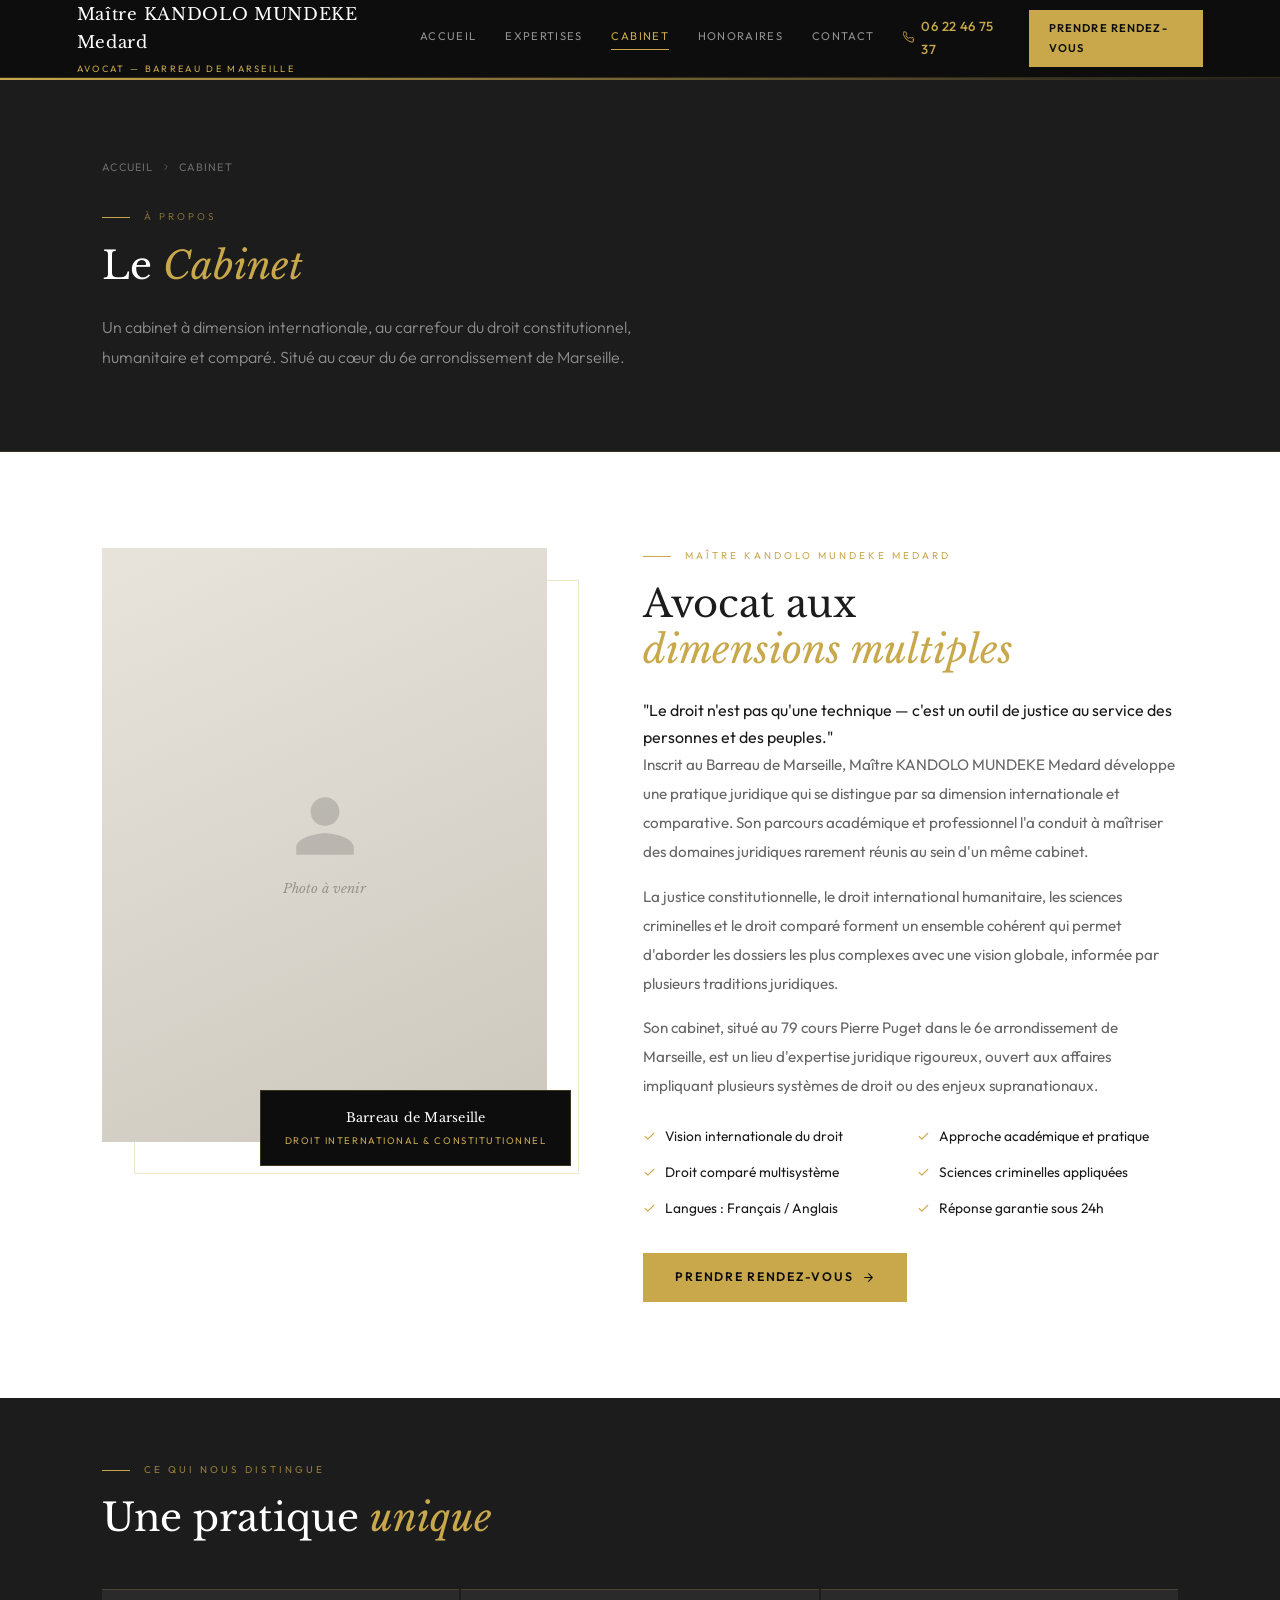
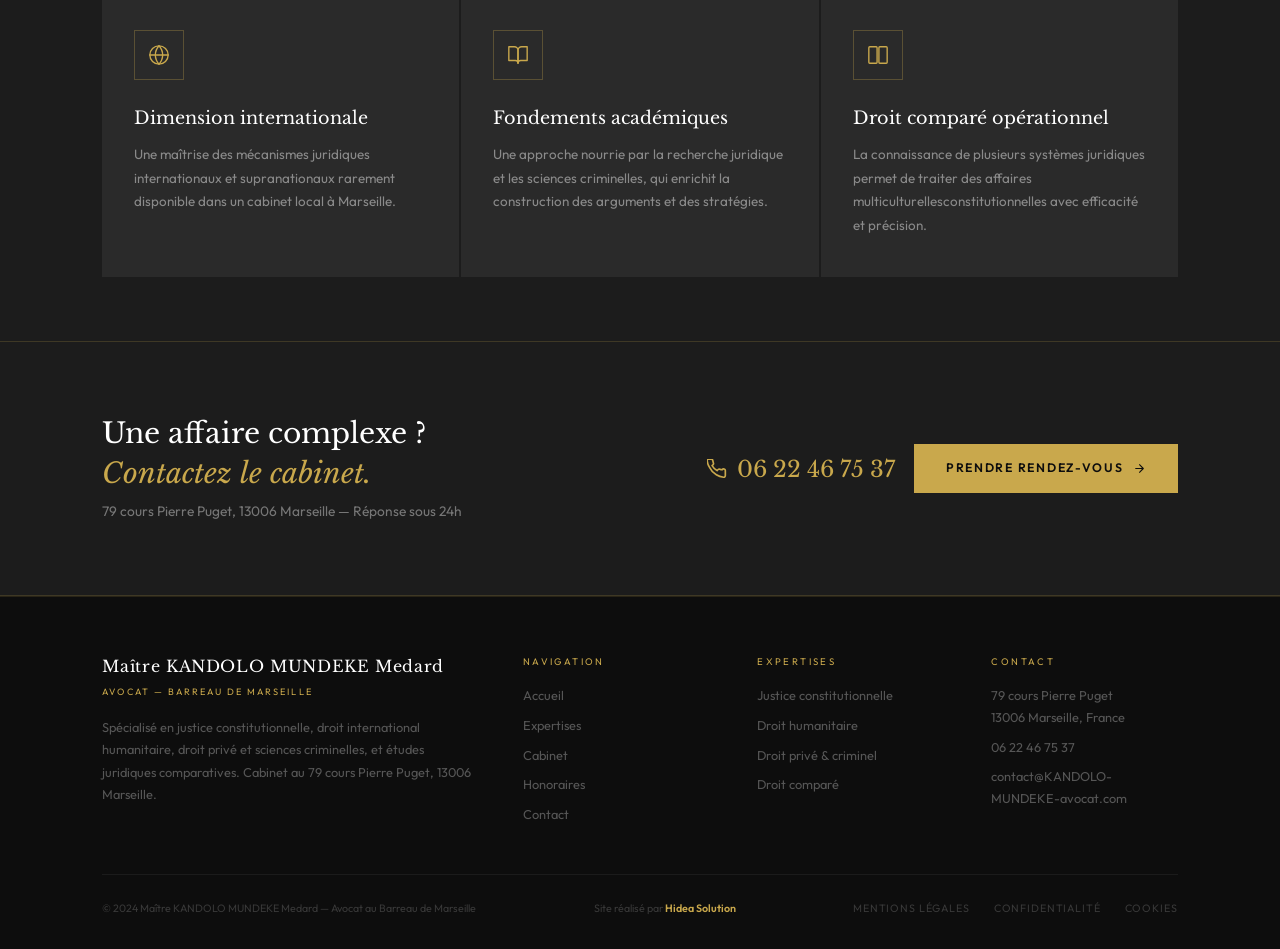
==== cabinet.html @ 0f45e89f "Add files via upload" ====
<!DOCTYPE html>
<html lang="fr">
<head>
<meta charset="UTF-8"><meta name="viewport" content="width=device-width, initial-scale=1.0">
<title>Le Cabinet — Maître KANDOLO MUNDEKE Medard, Avocat Marseille</title>
<meta name="description" content="Découvrez le cabinet de Maître KANDOLO MUNDEKE Medard, avocat au Barreau de Marseille spécialisé en droit constitutionnel et international.">
<link rel="stylesheet" href="style.css">
<style>
.cab-grid { display: grid; grid-template-columns: 1fr 1.2fr; gap: 6rem; align-items: start; }
.cab-frame { position: relative; }
.cab-img { width: 100%; aspect-ratio: 3/4; background: linear-gradient(155deg,#e8e4dc,#ccc8be); display: flex; align-items: center; justify-content: center; flex-direction: column; gap: 1rem; }
.cab-img svg { opacity: .2; }
.cab-img-note { font-style: italic; color: rgba(0,0,0,.3); font-size: .82rem; font-family: var(--fd); text-align: center; padding: 0 2rem; }
.cab-filet { position: absolute; top: 2rem; left: 2rem; right: -2rem; bottom: -2rem; border: 1px solid rgba(201,168,76,.3); z-index: -1; }
.cab-badge { position: absolute; bottom: -1.5rem; right: -1.5rem; background: var(--noir); border: 1px solid rgba(201,168,76,.25); padding: 1rem 1.5rem; text-align: center; }
.cb-t { font-family: var(--fd); font-size: .8rem; color: var(--blanc); display: block; letter-spacing: .02em; }
.cb-s { font-size: .6rem; color: var(--or); text-transform: uppercase; letter-spacing: .16em; margin-top: 4px; display: block; }
.cab-right blockquote { font-family: var(--fd); font-style: italic; font-size: 1.25rem; color: var(--anthracite); border-left: 2px solid var(--or); padding-left: 1.5rem; margin: 2rem 0; line-height: 1.65; font-weight: 400; }
.cab-p { color: var(--doux); line-height: 1.9; margin-bottom: 1rem; font-size: .95rem; }
.cab-vals { display: grid; grid-template-columns: 1fr 1fr; gap: .8rem; margin-top: 1.5rem; }
.cv { display: flex; align-items: flex-start; gap: 9px; }
.cv svg { width: 13px; height: 13px; stroke: var(--or); stroke-width: 2; fill: none; stroke-linecap: round; stroke-linejoin: round; flex-shrink: 0; margin-top: 5px; }
.cv span { font-size: .86rem; color: var(--texte); }
.distinction { background: var(--anthracite); padding: 4rem 8%; }
.dist-grid { display: grid; grid-template-columns: repeat(3,1fr); gap: 2px; margin-top: 3rem; }
.dc2 { background: var(--gris-dk); padding: 2.5rem 2rem; border-top: 1px solid rgba(201,168,76,.2); transition: border-color .25s; }
.dc2:hover { border-top-color: var(--or); }
.dc2 h3 { font-family: var(--fd); font-size: 1.1rem; color: var(--blanc); margin: 1rem 0 .6rem; font-weight: 400; }
.dc2 p { font-size: .84rem; color: rgba(255,255,255,.45); line-height: 1.75; }
@media(max-width:1040px){ .cab-grid{grid-template-columns:1fr;gap:3rem;} .cab-filet{display:none;} .cab-badge{position:static;display:inline-block;margin-top:1rem;} .dist-grid{grid-template-columns:1fr 1fr;} .cab-vals{grid-template-columns:1fr;} }
@media(max-width:640px){ .dist-grid{grid-template-columns:1fr;} }
</style>
</head><body><header>
  <a href="index.html" class="logo"><span class="logo-t">Maître KANDOLO MUNDEKE Medard</span><span class="logo-s">Avocat — Barreau de Marseille</span></a>
  <button class="burger" id="burger-btn" aria-label="Ouvrir le menu" aria-expanded="false"><span></span><span></span><span></span></button>
  <nav id="nav"><a href="index.html" >Accueil</a>
    <a href="expertises.html" >Expertises</a>
    <a href="cabinet.html" class='active'>Cabinet</a>
    <a href="honoraires.html" >Honoraires</a>
    <a href="contact.html" >Contact</a>
    <a href="tel:+33622467537" class="nav-tel"><svg viewBox="0 0 24 24" fill="none" stroke-width="2" stroke-linecap="round" stroke-linejoin="round"><path d="M22 16.92v3a2 2 0 01-2.18 2 19.79 19.79 0 01-8.63-3.07A19.5 19.5 0 013.07 10a19.79 19.79 0 01-3.07-8.67A2 2 0 012 .18h3a2 2 0 012 1.72 12.84 12.84 0 00.7 2.81 2 2 0 01-.45 2.11L6.09 7.91a16 16 0 006 6l1.27-1.27a2 2 0 012.11-.45 12.84 12.84 0 002.81.7A2 2 0 0122 14v2.92z"/></svg>06 22 46 75 37</a>
    <a href="contact.html" class="nav-cta">Prendre rendez-vous</a>
  </nav>
</header><div class="page-hero"><div class="breadcrumb"><a href="index.html">Accueil</a><svg viewBox="0 0 24 24" fill="none" stroke-width="2" stroke-linecap="round" stroke-linejoin="round"><polyline points="9 18 15 12 9 6"/></svg><span>Cabinet</span></div><p class="s-lbl">À propos</p><h1 class="s-t">Le <em>Cabinet</em></h1><p>Un cabinet à dimension internationale, au carrefour du droit constitutionnel, humanitaire et comparé. Situé au cœur du 6e arrondissement de Marseille.</p></div>
<section>
  <div class="cab-grid">
    <div class="cab-frame">
      <div class="cab-img">
        <svg width="72" height="72" viewBox="0 0 24 24" fill="var(--gris-md)"><path d="M12 12c2.7 0 4.8-2.1 4.8-4.8S14.7 2.4 12 2.4 7.2 4.5 7.2 7.2 9.3 12 12 12zm0 2.4c-3.2 0-9.6 1.6-9.6 4.8v2.4h19.2v-2.4c0-3.2-6.4-4.8-9.6-4.8z"/></svg>
        <p class="cab-img-note">Photo à venir</p>
      </div>
      <div class="cab-filet"></div>
      <div class="cab-badge"><span class="cb-t">Barreau de Marseille</span><span class="cb-s">Droit international & constitutionnel</span></div>
    </div>
    <div class="reveal">
      <p class="s-lbl">Maître KANDOLO MUNDEKE Medard</p>
      <h2 class="s-t">Avocat aux<br><em>dimensions multiples</em></h2>
      <blockquote>"Le droit n'est pas qu'une technique — c'est un outil de justice au service des personnes et des peuples."</blockquote>
      <p class="cab-p">Inscrit au Barreau de Marseille, Maître KANDOLO MUNDEKE Medard développe une pratique juridique qui se distingue par sa dimension internationale et comparative. Son parcours académique et professionnel l'a conduit à maîtriser des domaines juridiques rarement réunis au sein d'un même cabinet.</p>
      <p class="cab-p">La justice constitutionnelle, le droit international humanitaire, les sciences criminelles et le droit comparé forment un ensemble cohérent qui permet d'aborder les dossiers les plus complexes avec une vision globale, informée par plusieurs traditions juridiques.</p>
      <p class="cab-p">Son cabinet, situé au 79 cours Pierre Puget dans le 6e arrondissement de Marseille, est un lieu d'expertise juridique rigoureux, ouvert aux affaires impliquant plusieurs systèmes de droit ou des enjeux supranationaux.</p>
      <div class="cab-vals">
        <div class="cv"><svg viewBox="0 0 24 24"><polyline points="20 6 9 17 4 12"/></svg><span>Vision internationale du droit</span></div>
        <div class="cv"><svg viewBox="0 0 24 24"><polyline points="20 6 9 17 4 12"/></svg><span>Approche académique et pratique</span></div>
        <div class="cv"><svg viewBox="0 0 24 24"><polyline points="20 6 9 17 4 12"/></svg><span>Droit comparé multisystème</span></div>
        <div class="cv"><svg viewBox="0 0 24 24"><polyline points="20 6 9 17 4 12"/></svg><span>Sciences criminelles appliquées</span></div>
        <div class="cv"><svg viewBox="0 0 24 24"><polyline points="20 6 9 17 4 12"/></svg><span>Langues : Français / Anglais</span></div>
        <div class="cv"><svg viewBox="0 0 24 24"><polyline points="20 6 9 17 4 12"/></svg><span>Réponse garantie sous 24h</span></div>
      </div>
      <a href="contact.html" class="btn-or" style="margin-top:2rem">Prendre rendez-vous <svg viewBox="0 0 24 24" fill="none" stroke-width="2" stroke-linecap="round" stroke-linejoin="round"><path d="M5 12h14M12 5l7 7-7 7"/></svg></a>
    </div>
  </div>
</section>
<div class="distinction">
  <p class="s-lbl" style="color:rgba(201,168,76,.7)">Ce qui nous distingue</p>
  <h2 class="s-t s-t-blanc">Une pratique <em>unique</em></h2>
  <div class="dist-grid">
    <div class="dc2 reveal"><div class="ic-box"><svg viewBox="0 0 24 24"><circle cx="12" cy="12" r="10"/><line x1="2" y1="12" x2="22" y2="12"/><path d="M12 2a15.3 15.3 0 014 10 15.3 15.3 0 01-4 10 15.3 15.3 0 01-4-10 15.3 15.3 0 014-10z"/></svg></div><h3>Dimension internationale</h3><p>Une maîtrise des mécanismes juridiques internationaux et supranationaux rarement disponible dans un cabinet local à Marseille.</p></div>
    <div class="dc2 reveal"><div class="ic-box"><svg viewBox="0 0 24 24"><path d="M2 3h6a4 4 0 014 4v14a3 3 0 00-3-3H2z"/><path d="M22 3h-6a4 4 0 00-4 4v14a3 3 0 013-3h7z"/></svg></div><h3>Fondements académiques</h3><p>Une approche nourrie par la recherche juridique et les sciences criminelles, qui enrichit la construction des arguments et des stratégies.</p></div>
    <div class="dc2 reveal"><div class="ic-box"><svg viewBox="0 0 24 24"><rect x="2" y="3" width="9" height="18" rx="1"/><rect x="13" y="3" width="9" height="18" rx="1"/></svg></div><h3>Droit comparé opérationnel</h3><p>La connaissance de plusieurs systèmes juridiques permet de traiter des affaires multiculturellesconstitutionnelles avec efficacité et précision.</p></div>
  </div>
</div>
<div class="cta-band"><div><p class="cta-band-t">Une affaire complexe ?<br><em>Contactez le cabinet.</em></p><p class="cta-band-sub">79 cours Pierre Puget, 13006 Marseille — Réponse sous 24h</p></div><div class="cta-band-a"><a href="tel:+33622467537" class="tel-big"><svg viewBox="0 0 24 24" fill="none" stroke-width="2" stroke-linecap="round" stroke-linejoin="round"><path d="M22 16.92v3a2 2 0 01-2.18 2 19.79 19.79 0 01-8.63-3.07A19.5 19.5 0 013.07 10a19.79 19.79 0 01-3.07-8.67A2 2 0 012 .18h3a2 2 0 012 1.72 12.84 12.84 0 00.7 2.81 2 2 0 01-.45 2.11L6.09 7.91a16 16 0 006 6l1.27-1.27a2 2 0 012.11-.45 12.84 12.84 0 002.81.7A2 2 0 0122 14v2.92z"/></svg>06 22 46 75 37</a><a href="contact.html" class="btn-or">Prendre rendez-vous <svg viewBox="0 0 24 24" fill="none" stroke-width="2" stroke-linecap="round" stroke-linejoin="round"><path d="M5 12h14M12 5l7 7-7 7"/></svg></a></div></div>
<footer>
  <div class="footer-top">
    <div class="footer-brand"><span class="logo-t">Maître KANDOLO MUNDEKE Medard</span><span class="logo-s">Avocat — Barreau de Marseille</span><p>Spécialisé en justice constitutionnelle, droit international humanitaire, droit privé et sciences criminelles, et études juridiques comparatives. Cabinet au 79 cours Pierre Puget, 13006 Marseille.</p></div>
    <div class="footer-col"><h4>Navigation</h4><a href="index.html">Accueil</a><a href="expertises.html">Expertises</a><a href="cabinet.html">Cabinet</a><a href="honoraires.html">Honoraires</a><a href="contact.html">Contact</a></div>
    <div class="footer-col"><h4>Expertises</h4><a href="expertises.html#constitutionnel">Justice constitutionnelle</a><a href="expertises.html#humanitaire">Droit humanitaire</a><a href="expertises.html#prive">Droit privé & criminel</a><a href="expertises.html#compare">Droit comparé</a></div>
    <div class="footer-col"><h4>Contact</h4><p>79 cours Pierre Puget<br>13006 Marseille, France</p><a href="tel:+33622467537">06 22 46 75 37</a><a href="mailto:contact@KANDOLO-MUNDEKE-avocat.com">contact@KANDOLO-MUNDEKE-avocat.com</a></div>
  </div>
  <div class="footer-bottom">
    <div class="footer-copy">© 2024 Maître KANDOLO MUNDEKE Medard — Avocat au Barreau de Marseille</div>
    <div class="footer-powered">Site réalisé par <a href="https://www.hidea-solution.fr" target="_blank" rel="noopener">Hidea Solution</a></div>
    <div class="footer-legal"><a href="#">Mentions légales</a><a href="#">Confidentialité</a><a href="#">Cookies</a></div>
  </div>
</footer><script src="main.js"></script>
</body></html>
---- style.css ----
@import url('https://fonts.googleapis.com/css2?family=Libre+Baskerville:ital,wght@0,400;0,700;1,400&family=Outfit:wght@300;400;500;600&display=swap');

:root {
  --noir:        #0D0D0D;
  --anthracite:  #1C1C1C;
  --gris-dk:     #2A2A2A;
  --gris-md:     #3D3D3D;
  --gris-clair:  #8A8A8A;
  --or:          #C9A84C;
  --or-light:    #E2C47A;
  --or-pale:     rgba(201,168,76,.1);
  --blanc:       #FFFFFF;
  --creme:       #F7F4EE;
  --texte:       #1A1A1A;
  --doux:        #666666;
  --bordure:     #E8E4DC;
  --fd: 'Libre Baskerville', Georgia, serif;
  --fb: 'Outfit', system-ui, sans-serif;
}

*, *::before, *::after { box-sizing: border-box; margin: 0; padding: 0; }
html { scroll-behavior: smooth; }
body { font-family: var(--fb); color: var(--texte); background: var(--blanc); font-size: 16px; line-height: 1.7; overflow-x: hidden; }
img { display: block; max-width: 100%; }

/* HEADER */
header {
  position: sticky; top: 0; z-index: 200;
  background: var(--noir);
  display: flex; align-items: center; justify-content: space-between;
  padding: 0 6%; height: 78px;
  border-bottom: 1px solid rgba(201,168,76,.2);
}
.logo { text-decoration: none; display: flex; flex-direction: column; gap: 3px; }
.logo-t { font-family: var(--fd); font-size: 1.05rem; color: var(--blanc); letter-spacing: .04em; }
.logo-s { font-size: .58rem; color: var(--or); letter-spacing: .25em; text-transform: uppercase; font-weight: 400; }

nav { display: flex; align-items: center; gap: 1.8rem; }
nav a { font-size: .7rem; letter-spacing: .12em; text-transform: uppercase; color: rgba(255,255,255,.55); text-decoration: none; padding-bottom: 2px; border-bottom: 1px solid transparent; transition: color .2s, border-color .2s; font-weight: 400; }
nav a:hover, nav a.active { color: var(--or); border-bottom-color: var(--or); }
.nav-tel { display: flex !important; align-items: center; gap: 7px; color: var(--or) !important; font-weight: 500 !important; font-size: .82rem !important; letter-spacing: .03em !important; text-transform: none !important; border: none !important; }
.nav-tel svg { width: 13px; height: 13px; stroke: var(--or); fill: none; stroke-width: 2; stroke-linecap: round; stroke-linejoin: round; }
.nav-cta { background: var(--or) !important; color: var(--noir) !important; padding: 9px 20px; font-weight: 600 !important; border-bottom: none !important; transition: background .2s !important; letter-spacing: .1em !important; }
.nav-cta:hover { background: var(--or-light) !important; color: var(--noir) !important; }

/* HERO */
.hero { position: relative; min-height: calc(100vh - 78px); display: flex; align-items: center; overflow: hidden; }
.hero-bg { position: absolute; inset: 0; z-index: 0; background-size: cover; background-position: center 40%; }
.hero-overlay { position: absolute; inset: 0; z-index: 1; background: linear-gradient(105deg, rgba(13,13,13,.95) 45%, rgba(13,13,13,.7) 70%, rgba(13,13,13,.35) 100%); }
.hero-inner { position: relative; z-index: 2; padding: 6rem 8%; max-width: 780px; }

.hero-ligne { display: flex; align-items: center; gap: 1rem; margin-bottom: 2rem; }
.hero-ligne-bar { width: 40px; height: 1px; background: var(--or); }
.hero-ligne-txt { font-size: .65rem; letter-spacing: .28em; text-transform: uppercase; color: var(--or); font-weight: 400; }

.hero h1 { font-family: var(--fd); font-size: clamp(2.4rem,4.5vw,4.2rem); color: var(--blanc); line-height: 1.18; margin-bottom: 1.5rem; font-weight: 400; }
.hero h1 em { font-style: italic; color: var(--or); }
.hero-sub { font-size: 1rem; color: rgba(255,255,255,.55); max-width: 520px; margin-bottom: 3rem; font-weight: 300; line-height: 1.9; }

.hero-specs { display: flex; flex-wrap: wrap; gap: .6rem; margin-bottom: 3rem; }
.spec-tag { border: 1px solid rgba(201,168,76,.3); color: rgba(255,255,255,.5); font-size: .62rem; letter-spacing: .12em; text-transform: uppercase; padding: 5px 12px; font-weight: 400; }

.hero-btns { display: flex; gap: 1rem; flex-wrap: wrap; }

/* BUTTONS */
.btn-or { background: var(--or); color: var(--noir); padding: 14px 32px; font-family: var(--fb); font-size: .77rem; font-weight: 600; letter-spacing: .14em; text-transform: uppercase; border: none; cursor: pointer; text-decoration: none; display: inline-flex; align-items: center; gap: 9px; transition: background .2s, transform .2s; }
.btn-or:hover { background: var(--or-light); transform: translateY(-1px); }
.btn-or svg { width: 13px; height: 13px; stroke: currentColor; fill: none; stroke-linecap: round; stroke-linejoin: round; stroke-width: 2; }

.btn-ghost-or { background: transparent; color: var(--or); padding: 13px 30px; font-family: var(--fb); font-size: .77rem; font-weight: 500; letter-spacing: .14em; text-transform: uppercase; border: 1px solid rgba(201,168,76,.5); text-decoration: none; display: inline-flex; align-items: center; gap: 9px; transition: all .2s; }
.btn-ghost-or:hover { background: var(--or); color: var(--noir); }
.btn-ghost-or svg { width: 13px; height: 13px; stroke: currentColor; fill: none; stroke-linecap: round; stroke-linejoin: round; stroke-width: 2; }

.btn-noir { background: var(--anthracite); color: var(--blanc); padding: 14px 32px; font-family: var(--fb); font-size: .77rem; font-weight: 500; letter-spacing: .14em; text-transform: uppercase; text-decoration: none; display: inline-flex; align-items: center; gap: 9px; transition: background .2s, transform .2s; border: none; cursor: pointer; }
.btn-noir:hover { background: var(--gris-dk); transform: translateY(-1px); }
.btn-noir svg { width: 13px; height: 13px; stroke: currentColor; fill: none; stroke-linecap: round; stroke-linejoin: round; stroke-width: 2; }

/* SECTIONS */
section { padding: 6rem 8%; }
.s-lbl { font-size: .62rem; letter-spacing: .3em; text-transform: uppercase; color: var(--or); margin-bottom: 1rem; display: flex; align-items: center; gap: 14px; font-weight: 400; }
.s-lbl::before { content: ''; display: block; width: 28px; height: 1px; background: var(--or); }
.s-t { font-family: var(--fd); font-size: clamp(1.8rem,3vw,2.8rem); line-height: 1.2; color: var(--anthracite); margin-bottom: 1.5rem; font-weight: 400; }
.s-t em { font-style: italic; color: var(--or); }
.s-t-blanc { color: var(--blanc); }

.ic-box { width: 50px; height: 50px; border: 1px solid rgba(201,168,76,.3); display: flex; align-items: center; justify-content: center; margin-bottom: 1.5rem; transition: all .25s; }
.ic-box svg { width: 22px; height: 22px; stroke: var(--or); stroke-width: 1.5; fill: none; stroke-linecap: round; stroke-linejoin: round; }

/* CTA BAND */
.cta-band { background: var(--anthracite); padding: 4.5rem 8%; display: flex; align-items: center; justify-content: space-between; gap: 2rem; flex-wrap: wrap; border-top: 1px solid rgba(201,168,76,.2); border-bottom: 1px solid rgba(201,168,76,.2); }
.cta-band-t { font-family: var(--fd); font-size: clamp(1.5rem,2.2vw,2rem); color: var(--blanc); line-height: 1.4; font-weight: 400; }
.cta-band-t em { font-style: italic; color: var(--or); }
.cta-band-sub { font-size: .86rem; color: rgba(255,255,255,.4); margin-top: .4rem; }
.cta-band-a { display: flex; gap: 1.2rem; align-items: center; flex-wrap: wrap; }
.tel-big { font-family: var(--fd); font-size: 1.4rem; color: var(--or); text-decoration: none; font-weight: 400; display: flex; align-items: center; gap: 10px; }
.tel-big svg { width: 20px; height: 20px; stroke: var(--or); fill: none; stroke-linecap: round; stroke-linejoin: round; stroke-width: 2; }
.tel-big:hover { color: var(--or-light); }

/* PAGE HERO */
.page-hero { background: var(--anthracite); padding: 5rem 8%; position: relative; overflow: hidden; }
.page-hero::before { content: ''; position: absolute; top: 0; left: 0; right: 0; height: 2px; background: linear-gradient(90deg, var(--or), transparent); }
.page-hero::after { content: ''; position: absolute; bottom: 0; left: 0; right: 0; height: 1px; background: rgba(201,168,76,.15); }
.page-hero .s-lbl { color: rgba(201,168,76,.7); }
.page-hero .s-t { color: var(--blanc); }
.page-hero p { color: rgba(255,255,255,.5); max-width: 600px; margin-top: 1rem; line-height: 1.85; font-weight: 300; }

.breadcrumb { display: flex; align-items: center; gap: 8px; font-size: .68rem; color: rgba(255,255,255,.35); margin-bottom: 2rem; text-transform: uppercase; letter-spacing: .1em; }
.breadcrumb a { color: rgba(255,255,255,.35); text-decoration: none; transition: color .2s; }
.breadcrumb a:hover { color: var(--or); }
.breadcrumb svg { width: 10px; height: 10px; stroke: rgba(255,255,255,.3); fill: none; stroke-linecap: round; stroke-linejoin: round; stroke-width: 2; }

.reveal { opacity: 0; transform: translateY(20px); transition: opacity .5s ease, transform .5s ease; }
.reveal.visible { opacity: 1; transform: translateY(0); }

/* FOOTER */
footer { background: var(--noir); padding: 3.5rem 8% 2rem; border-top: 1px solid rgba(201,168,76,.15); }
.footer-top { display: grid; grid-template-columns: 2fr 1fr 1fr 1fr; gap: 3rem; padding-bottom: 2.5rem; border-bottom: 1px solid rgba(255,255,255,.06); }
.footer-brand .logo-t { font-family: var(--fd); font-size: 1rem; color: var(--blanc); }
.footer-brand .logo-s { font-size: .58rem; color: var(--or); letter-spacing: .22em; text-transform: uppercase; margin-top: 4px; display: block; }
.footer-brand p { font-size: .8rem; color: rgba(255,255,255,.3); margin-top: 1rem; line-height: 1.75; }
.footer-col h4 { font-size: .6rem; text-transform: uppercase; letter-spacing: .25em; color: var(--or); margin-bottom: 1rem; font-weight: 400; }
.footer-col a, .footer-col p { display: block; font-size: .8rem; color: rgba(255,255,255,.3); text-decoration: none; margin-bottom: .5rem; transition: color .2s; }
.footer-col a:hover { color: var(--or); }
.footer-bottom { display: flex; align-items: center; justify-content: space-between; padding-top: 1.5rem; flex-wrap: wrap; gap: 1rem; }
.footer-copy { font-size: .67rem; color: rgba(255,255,255,.18); }
.footer-powered { font-size: .67rem; color: rgba(255,255,255,.18); }
.footer-powered a { color: var(--or); text-decoration: none; font-weight: 600; transition: color .2s; }
.footer-powered a:hover { color: var(--or-light); }
.footer-legal { display: flex; gap: 1.5rem; flex-wrap: wrap; }
.footer-legal a { font-size: .67rem; color: rgba(255,255,255,.18); text-decoration: none; text-transform: uppercase; letter-spacing: .08em; transition: color .2s; }
.footer-legal a:hover { color: var(--or); }

/* BURGER */
.burger { display: none; flex-direction: column; gap: 5px; cursor: pointer; padding: 8px; background: none; border: none; outline: none; z-index: 201; position: relative; }
.burger span { width: 24px; height: 1px; background: rgba(255,255,255,.7); display: block; transition: all .3s; }

@media (max-width: 1040px) {
  .burger { display: flex; }
  nav { display: none; position: absolute; top: 78px; left: 0; right: 0; background: var(--noir); flex-direction: column; padding: 1.5rem 6%; gap: 1.2rem; border-top: 1px solid rgba(201,168,76,.15); z-index: 9999; box-shadow: 0 8px 32px rgba(0,0,0,.5); }
  nav.open { display: flex; }
  .footer-top { grid-template-columns: 1fr 1fr; gap: 2rem; }
  section { padding: 4rem 5%; }
  .page-hero { padding: 4rem 5%; }
  .cta-band { flex-direction: column; align-items: flex-start; padding: 3rem 5%; }
  header { padding: 0 5%; }
}
@media (max-width: 640px) {
  .footer-top { grid-template-columns: 1fr; }
  .footer-bottom { flex-direction: column; align-items: flex-start; }
}
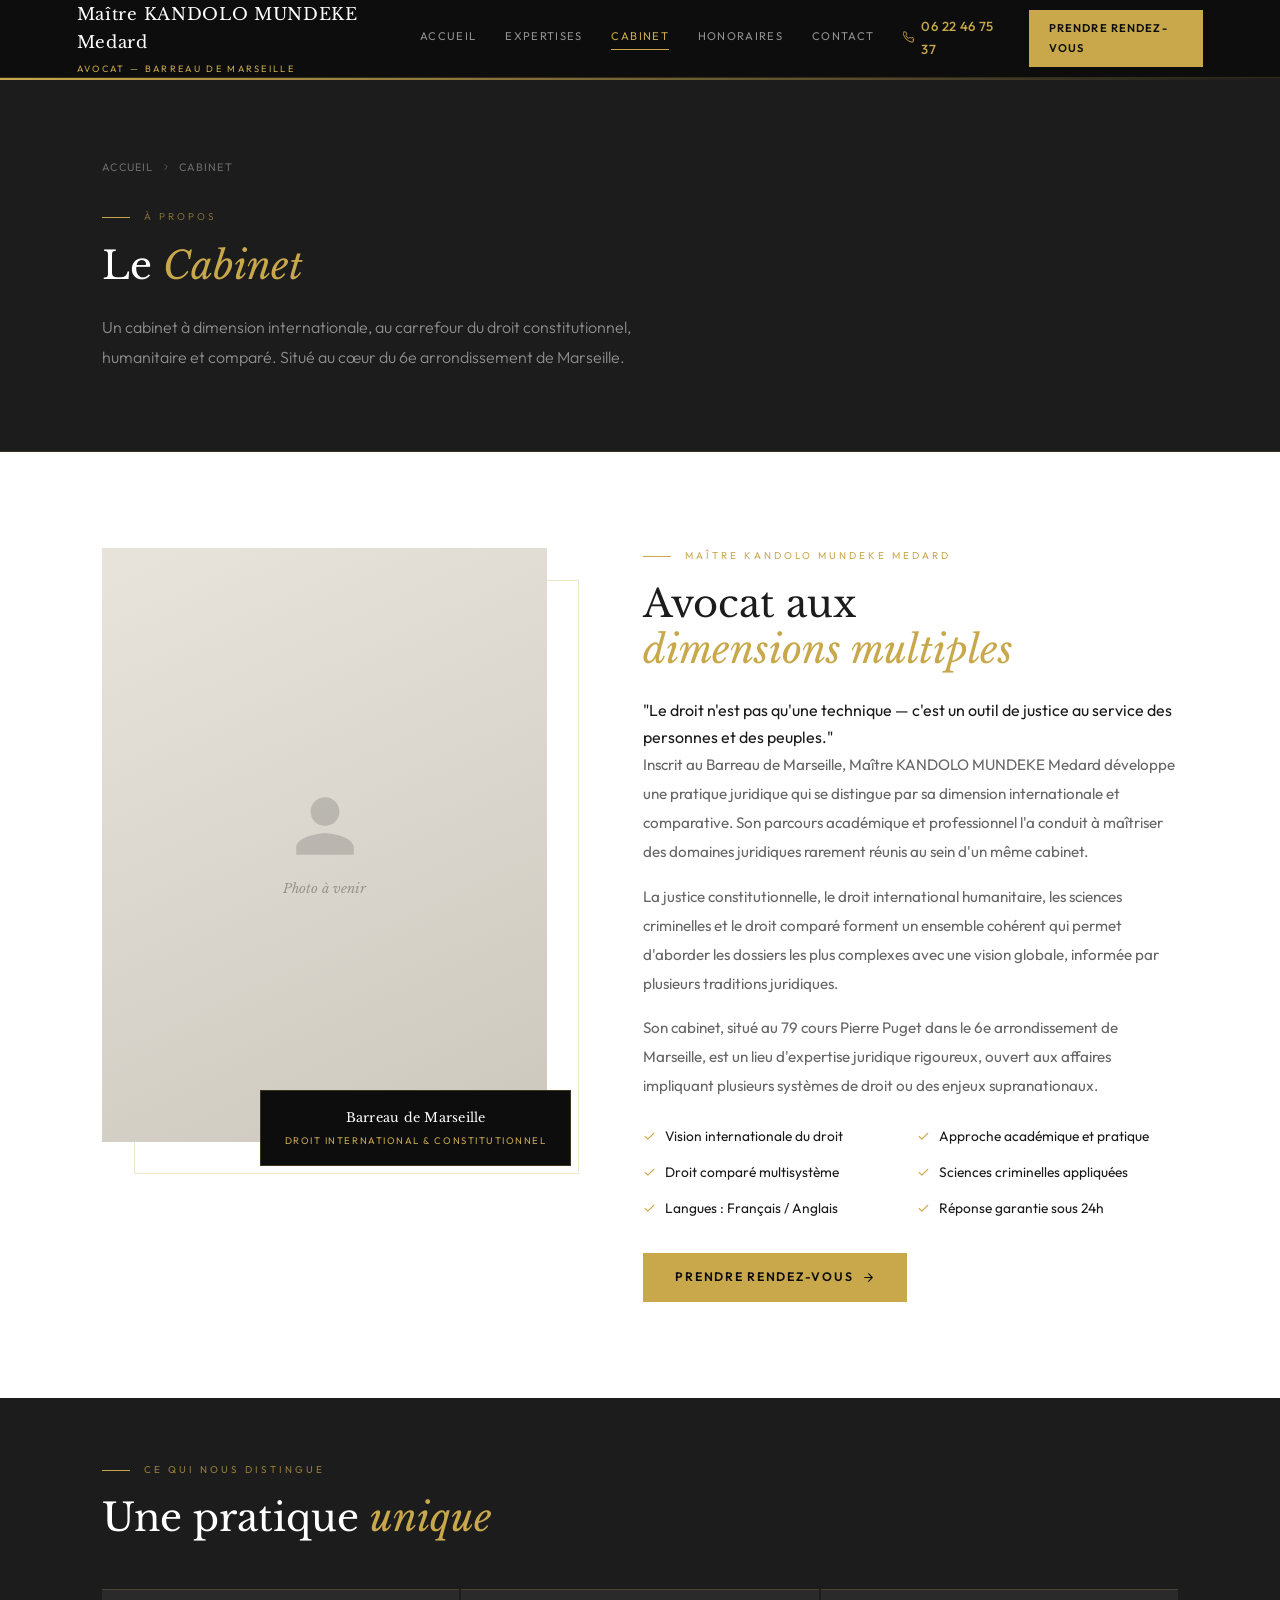
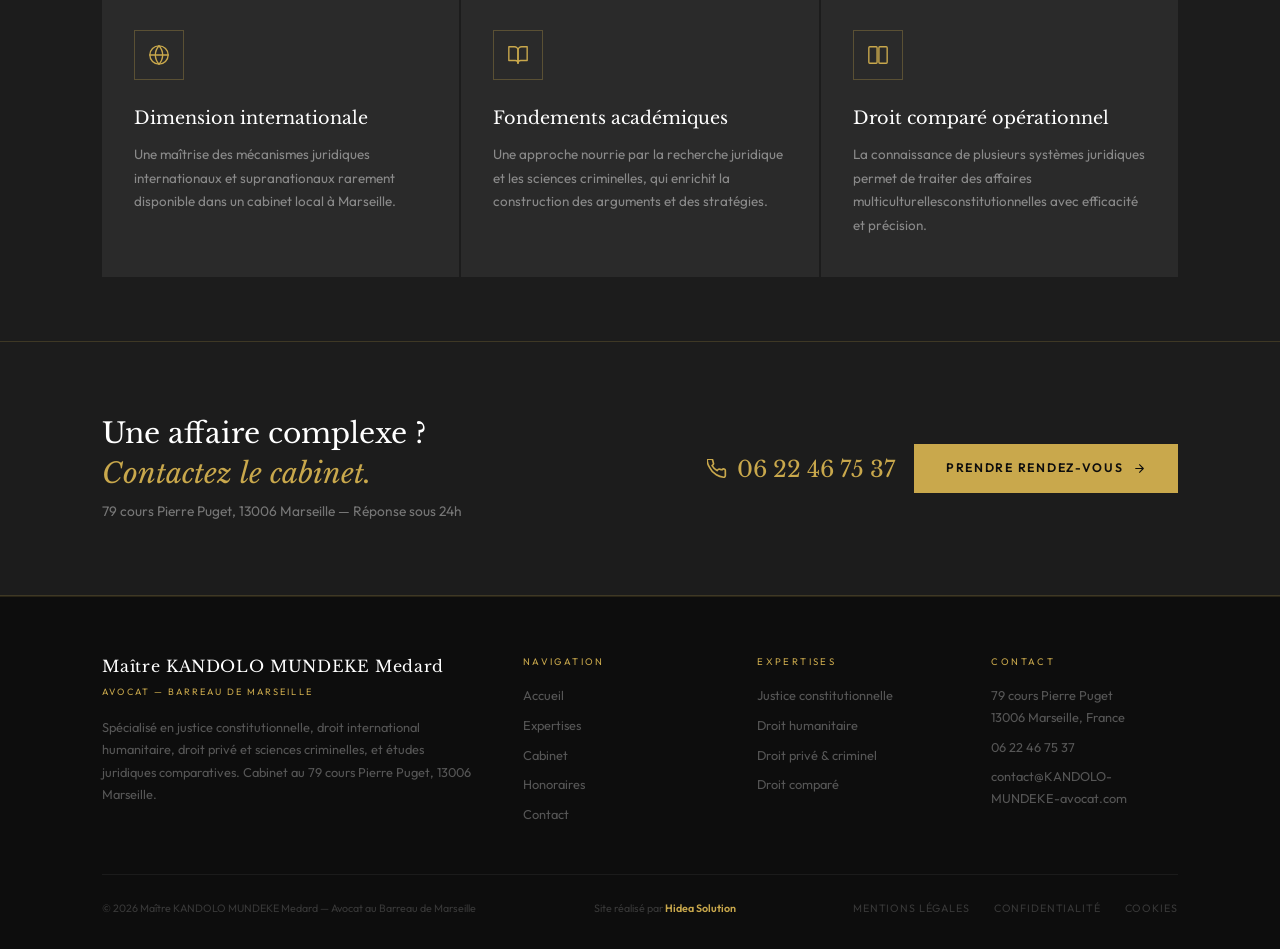
==== commit 4a071bd8: "Update cabinet.html" ====
--- a/cabinet.html
+++ b/cabinet.html
@@ -89,9 +89,9 @@
     <div class="footer-col"><h4>Contact</h4><p>79 cours Pierre Puget<br>13006 Marseille, France</p><a href="tel:+33622467537">06 22 46 75 37</a><a href="mailto:contact@KANDOLO-MUNDEKE-avocat.com">contact@KANDOLO-MUNDEKE-avocat.com</a></div>
   </div>
   <div class="footer-bottom">
-    <div class="footer-copy">© 2024 Maître KANDOLO MUNDEKE Medard — Avocat au Barreau de Marseille</div>
+    <div class="footer-copy">© 2026 Maître KANDOLO MUNDEKE Medard — Avocat au Barreau de Marseille</div>
     <div class="footer-powered">Site réalisé par <a href="https://www.hidea-solution.fr" target="_blank" rel="noopener">Hidea Solution</a></div>
     <div class="footer-legal"><a href="#">Mentions légales</a><a href="#">Confidentialité</a><a href="#">Cookies</a></div>
   </div>
 </footer><script src="main.js"></script>
-</body></html>+</body></html>
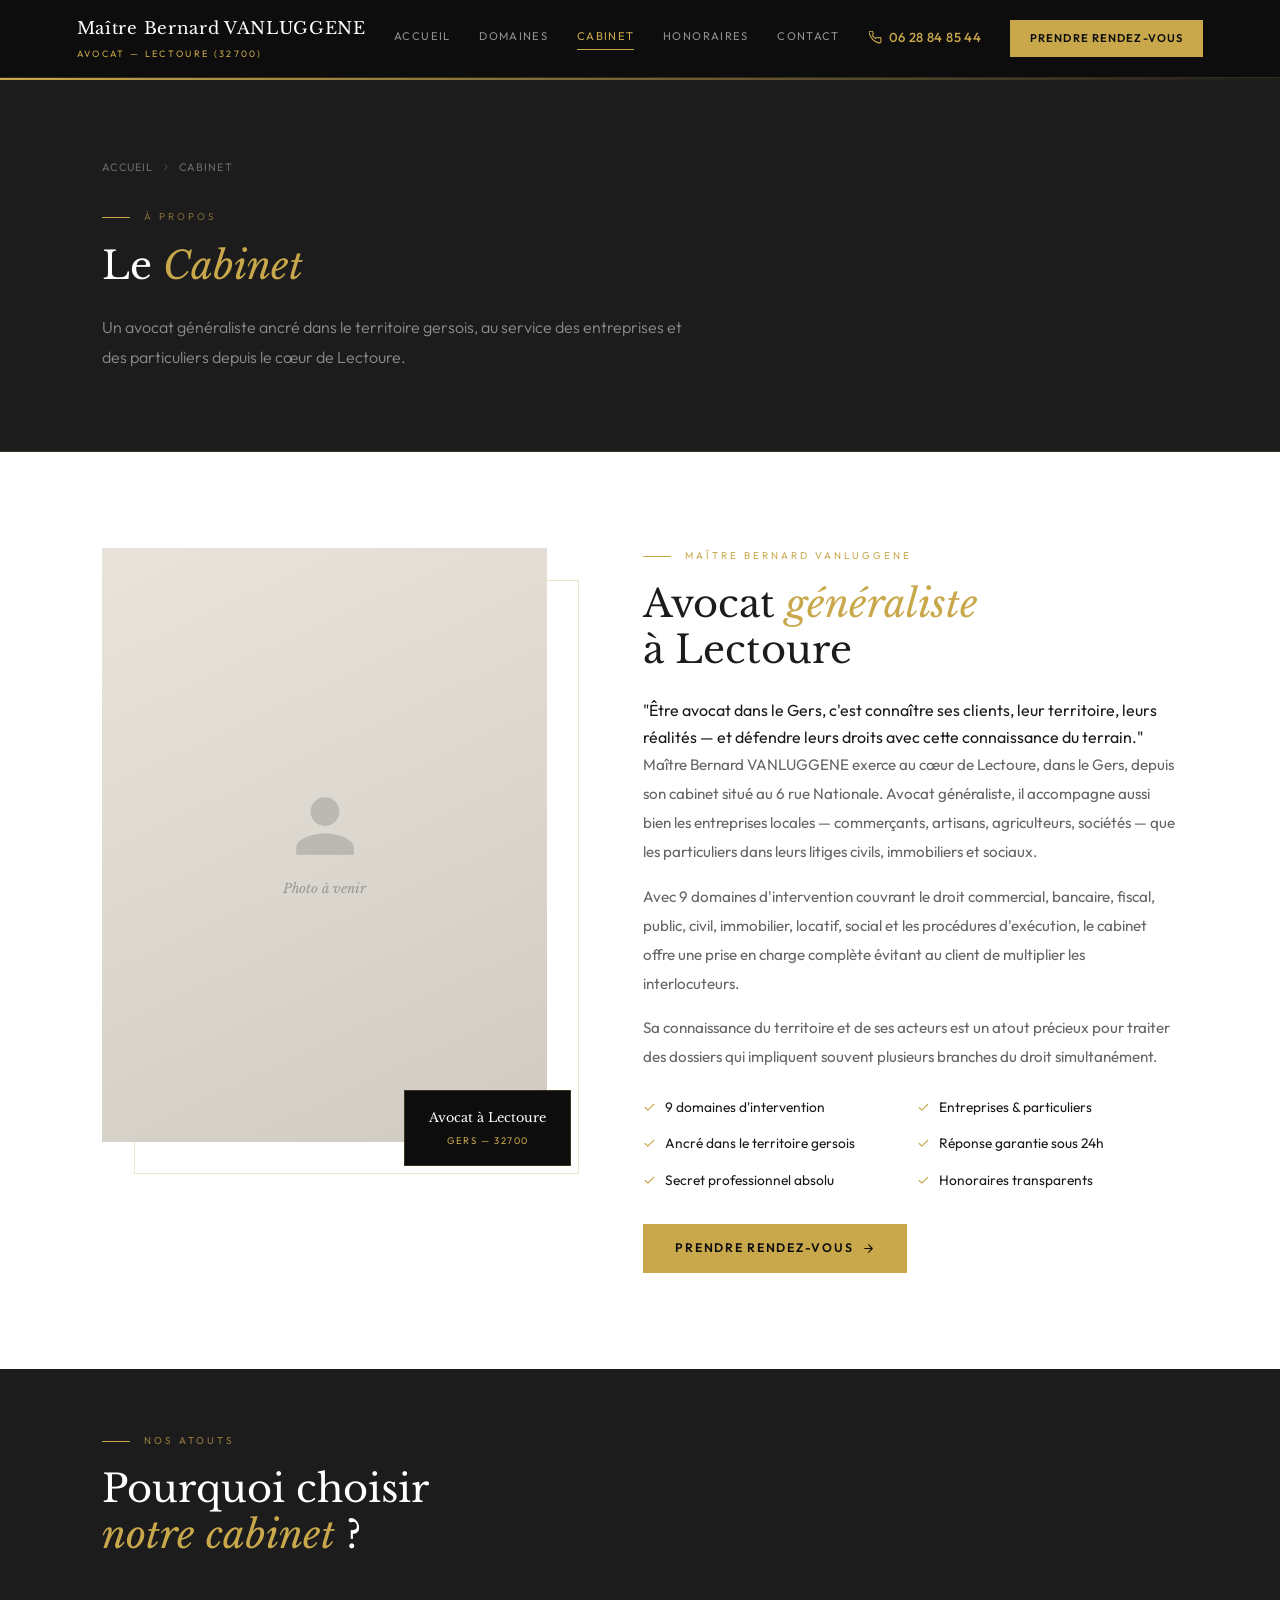
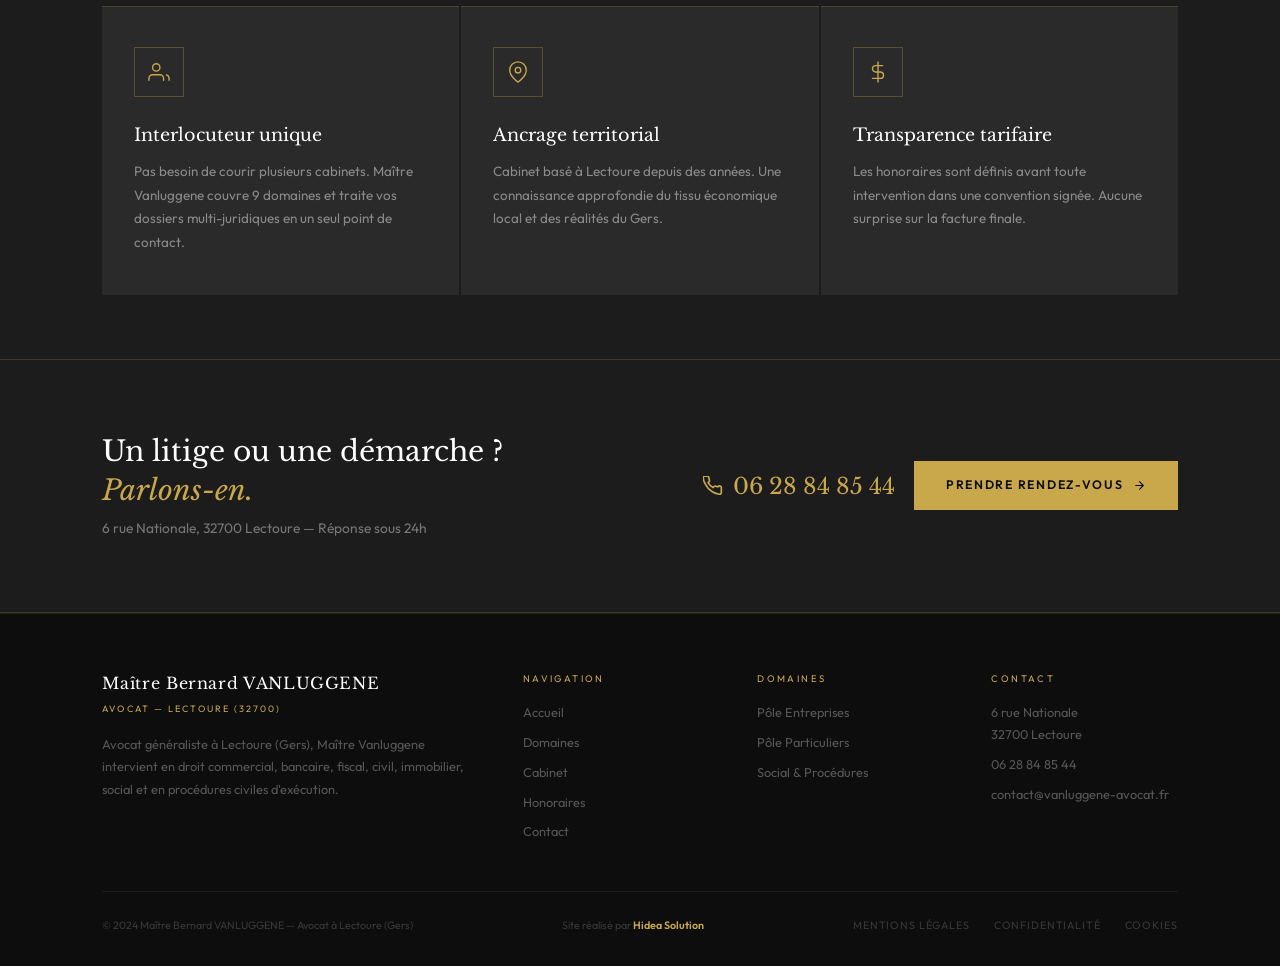
==== commit b61e6bb5: "Update cabinet.html" ====
--- a/cabinet.html
+++ b/cabinet.html
@@ -2,46 +2,48 @@
 <html lang="fr">
 <head>
 <meta charset="UTF-8"><meta name="viewport" content="width=device-width, initial-scale=1.0">
-<title>Le Cabinet — Maître KANDOLO MUNDEKE Medard, Avocat Marseille</title>
-<meta name="description" content="Découvrez le cabinet de Maître KANDOLO MUNDEKE Medard, avocat au Barreau de Marseille spécialisé en droit constitutionnel et international.">
+<title>Le Cabinet — Maître Bernard VANLUGGENE, Avocat Lectoure (32700)</title>
+<meta name="description" content="Maître Bernard VANLUGGENE, avocat généraliste à Lectoure (Gers). Cabinet au 6 rue Nationale, 32700 Lectoure.">
 <link rel="stylesheet" href="style.css">
 <style>
 .cab-grid { display: grid; grid-template-columns: 1fr 1.2fr; gap: 6rem; align-items: start; }
 .cab-frame { position: relative; }
-.cab-img { width: 100%; aspect-ratio: 3/4; background: linear-gradient(155deg,#e8e4dc,#ccc8be); display: flex; align-items: center; justify-content: center; flex-direction: column; gap: 1rem; }
+.cab-img { width: 100%; aspect-ratio: 3/4; background: linear-gradient(155deg,#e8e4dc,#d0cbc2); display: flex; align-items: center; justify-content: center; flex-direction: column; gap: 1rem; }
 .cab-img svg { opacity: .2; }
 .cab-img-note { font-style: italic; color: rgba(0,0,0,.3); font-size: .82rem; font-family: var(--fd); text-align: center; padding: 0 2rem; }
 .cab-filet { position: absolute; top: 2rem; left: 2rem; right: -2rem; bottom: -2rem; border: 1px solid rgba(201,168,76,.3); z-index: -1; }
 .cab-badge { position: absolute; bottom: -1.5rem; right: -1.5rem; background: var(--noir); border: 1px solid rgba(201,168,76,.25); padding: 1rem 1.5rem; text-align: center; }
-.cb-t { font-family: var(--fd); font-size: .8rem; color: var(--blanc); display: block; letter-spacing: .02em; }
+.cb-t { font-family: var(--fd); font-size: .8rem; color: var(--blanc); display: block; }
 .cb-s { font-size: .6rem; color: var(--or); text-transform: uppercase; letter-spacing: .16em; margin-top: 4px; display: block; }
-.cab-right blockquote { font-family: var(--fd); font-style: italic; font-size: 1.25rem; color: var(--anthracite); border-left: 2px solid var(--or); padding-left: 1.5rem; margin: 2rem 0; line-height: 1.65; font-weight: 400; }
+.cab-right blockquote { font-family: var(--fd); font-style: italic; font-size: 1.3rem; color: var(--anthracite); border-left: 2px solid var(--or); padding-left: 1.5rem; margin: 2rem 0; line-height: 1.65; font-weight: 400; }
 .cab-p { color: var(--doux); line-height: 1.9; margin-bottom: 1rem; font-size: .95rem; }
 .cab-vals { display: grid; grid-template-columns: 1fr 1fr; gap: .8rem; margin-top: 1.5rem; }
 .cv { display: flex; align-items: flex-start; gap: 9px; }
 .cv svg { width: 13px; height: 13px; stroke: var(--or); stroke-width: 2; fill: none; stroke-linecap: round; stroke-linejoin: round; flex-shrink: 0; margin-top: 5px; }
 .cv span { font-size: .86rem; color: var(--texte); }
-.distinction { background: var(--anthracite); padding: 4rem 8%; }
-.dist-grid { display: grid; grid-template-columns: repeat(3,1fr); gap: 2px; margin-top: 3rem; }
-.dc2 { background: var(--gris-dk); padding: 2.5rem 2rem; border-top: 1px solid rgba(201,168,76,.2); transition: border-color .25s; }
-.dc2:hover { border-top-color: var(--or); }
-.dc2 h3 { font-family: var(--fd); font-size: 1.1rem; color: var(--blanc); margin: 1rem 0 .6rem; font-weight: 400; }
-.dc2 p { font-size: .84rem; color: rgba(255,255,255,.45); line-height: 1.75; }
-@media(max-width:1040px){ .cab-grid{grid-template-columns:1fr;gap:3rem;} .cab-filet{display:none;} .cab-badge{position:static;display:inline-block;margin-top:1rem;} .dist-grid{grid-template-columns:1fr 1fr;} .cab-vals{grid-template-columns:1fr;} }
-@media(max-width:640px){ .dist-grid{grid-template-columns:1fr;} }
+.atouts { background: var(--anthracite); padding: 4rem 8%; }
+.atouts-grid { display: grid; grid-template-columns: repeat(3,1fr); gap: 2px; margin-top: 3rem; }
+.at { background: var(--gris-dk); padding: 2.5rem 2rem; border-top: 1px solid rgba(201,168,76,.2); transition: border-color .25s; }
+.at:hover { border-top-color: var(--or); }
+.at h3 { font-family: var(--fd); font-size: 1.1rem; color: var(--blanc); margin: 1rem 0 .6rem; font-weight: 400; }
+.at p { font-size: .84rem; color: rgba(255,255,255,.45); line-height: 1.75; }
+@media(max-width:1040px){ .cab-grid{grid-template-columns:1fr;gap:3rem;} .cab-filet{display:none;} .cab-badge{position:static;display:inline-block;margin-top:1rem;} .atouts-grid{grid-template-columns:1fr 1fr;} .cab-vals{grid-template-columns:1fr;} }
+@media(max-width:640px){ .atouts-grid{grid-template-columns:1fr;} }
 </style>
-</head><body><header>
-  <a href="index.html" class="logo"><span class="logo-t">Maître KANDOLO MUNDEKE Medard</span><span class="logo-s">Avocat — Barreau de Marseille</span></a>
+</head><body>
+<header>
+  <a href="index.html" class="logo"><span class="logo-t">Maître Bernard VANLUGGENE</span><span class="logo-s">Avocat — Lectoure (32700)</span></a>
   <button class="burger" id="burger-btn" aria-label="Ouvrir le menu" aria-expanded="false"><span></span><span></span><span></span></button>
   <nav id="nav"><a href="index.html" >Accueil</a>
-    <a href="expertises.html" >Expertises</a>
+    <a href="domaines.html" >Domaines</a>
     <a href="cabinet.html" class='active'>Cabinet</a>
     <a href="honoraires.html" >Honoraires</a>
     <a href="contact.html" >Contact</a>
-    <a href="tel:+33622467537" class="nav-tel"><svg viewBox="0 0 24 24" fill="none" stroke-width="2" stroke-linecap="round" stroke-linejoin="round"><path d="M22 16.92v3a2 2 0 01-2.18 2 19.79 19.79 0 01-8.63-3.07A19.5 19.5 0 013.07 10a19.79 19.79 0 01-3.07-8.67A2 2 0 012 .18h3a2 2 0 012 1.72 12.84 12.84 0 00.7 2.81 2 2 0 01-.45 2.11L6.09 7.91a16 16 0 006 6l1.27-1.27a2 2 0 012.11-.45 12.84 12.84 0 002.81.7A2 2 0 0122 14v2.92z"/></svg>06 22 46 75 37</a>
+    <a href="tel:+33628848544" class="nav-tel"><svg viewBox="0 0 24 24" fill="none" stroke-width="2" stroke-linecap="round" stroke-linejoin="round"><path d="M22 16.92v3a2 2 0 01-2.18 2 19.79 19.79 0 01-8.63-3.07A19.5 19.5 0 013.07 10a19.79 19.79 0 01-3.07-8.67A2 2 0 012 .18h3a2 2 0 012 1.72 12.84 12.84 0 00.7 2.81 2 2 0 01-.45 2.11L6.09 7.91a16 16 0 006 6l1.27-1.27a2 2 0 012.11-.45 12.84 12.84 0 002.81.7A2 2 0 0122 14v2.92z"/></svg>06 28 84 85 44</a>
     <a href="contact.html" class="nav-cta">Prendre rendez-vous</a>
   </nav>
-</header><div class="page-hero"><div class="breadcrumb"><a href="index.html">Accueil</a><svg viewBox="0 0 24 24" fill="none" stroke-width="2" stroke-linecap="round" stroke-linejoin="round"><polyline points="9 18 15 12 9 6"/></svg><span>Cabinet</span></div><p class="s-lbl">À propos</p><h1 class="s-t">Le <em>Cabinet</em></h1><p>Un cabinet à dimension internationale, au carrefour du droit constitutionnel, humanitaire et comparé. Situé au cœur du 6e arrondissement de Marseille.</p></div>
+</header>
+<div class="page-hero"><div class="breadcrumb"><a href="index.html">Accueil</a><svg viewBox="0 0 24 24" fill="none" stroke-width="2" stroke-linecap="round" stroke-linejoin="round"><polyline points="9 18 15 12 9 6"/></svg><span>Cabinet</span></div><p class="s-lbl">À propos</p><h1 class="s-t">Le <em>Cabinet</em></h1><p>Un avocat généraliste ancré dans le territoire gersois, au service des entreprises et des particuliers depuis le cœur de Lectoure.</p></div>
 <section>
   <div class="cab-grid">
     <div class="cab-frame">
@@ -50,46 +52,46 @@
         <p class="cab-img-note">Photo à venir</p>
       </div>
       <div class="cab-filet"></div>
-      <div class="cab-badge"><span class="cb-t">Barreau de Marseille</span><span class="cb-s">Droit international & constitutionnel</span></div>
+      <div class="cab-badge"><span class="cb-t">Avocat à Lectoure</span><span class="cb-s">Gers — 32700</span></div>
     </div>
     <div class="reveal">
-      <p class="s-lbl">Maître KANDOLO MUNDEKE Medard</p>
-      <h2 class="s-t">Avocat aux<br><em>dimensions multiples</em></h2>
-      <blockquote>"Le droit n'est pas qu'une technique — c'est un outil de justice au service des personnes et des peuples."</blockquote>
-      <p class="cab-p">Inscrit au Barreau de Marseille, Maître KANDOLO MUNDEKE Medard développe une pratique juridique qui se distingue par sa dimension internationale et comparative. Son parcours académique et professionnel l'a conduit à maîtriser des domaines juridiques rarement réunis au sein d'un même cabinet.</p>
-      <p class="cab-p">La justice constitutionnelle, le droit international humanitaire, les sciences criminelles et le droit comparé forment un ensemble cohérent qui permet d'aborder les dossiers les plus complexes avec une vision globale, informée par plusieurs traditions juridiques.</p>
-      <p class="cab-p">Son cabinet, situé au 79 cours Pierre Puget dans le 6e arrondissement de Marseille, est un lieu d'expertise juridique rigoureux, ouvert aux affaires impliquant plusieurs systèmes de droit ou des enjeux supranationaux.</p>
+      <p class="s-lbl">Maître Bernard VANLUGGENE</p>
+      <h2 class="s-t">Avocat <em>généraliste</em><br>à Lectoure</h2>
+      <blockquote>"Être avocat dans le Gers, c'est connaître ses clients, leur territoire, leurs réalités — et défendre leurs droits avec cette connaissance du terrain."</blockquote>
+      <p class="cab-p">Maître Bernard VANLUGGENE exerce au cœur de Lectoure, dans le Gers, depuis son cabinet situé au 6 rue Nationale. Avocat généraliste, il accompagne aussi bien les entreprises locales — commerçants, artisans, agriculteurs, sociétés — que les particuliers dans leurs litiges civils, immobiliers et sociaux.</p>
+      <p class="cab-p">Avec 9 domaines d'intervention couvrant le droit commercial, bancaire, fiscal, public, civil, immobilier, locatif, social et les procédures d'exécution, le cabinet offre une prise en charge complète évitant au client de multiplier les interlocuteurs.</p>
+      <p class="cab-p">Sa connaissance du territoire et de ses acteurs est un atout précieux pour traiter des dossiers qui impliquent souvent plusieurs branches du droit simultanément.</p>
       <div class="cab-vals">
-        <div class="cv"><svg viewBox="0 0 24 24"><polyline points="20 6 9 17 4 12"/></svg><span>Vision internationale du droit</span></div>
-        <div class="cv"><svg viewBox="0 0 24 24"><polyline points="20 6 9 17 4 12"/></svg><span>Approche académique et pratique</span></div>
-        <div class="cv"><svg viewBox="0 0 24 24"><polyline points="20 6 9 17 4 12"/></svg><span>Droit comparé multisystème</span></div>
-        <div class="cv"><svg viewBox="0 0 24 24"><polyline points="20 6 9 17 4 12"/></svg><span>Sciences criminelles appliquées</span></div>
-        <div class="cv"><svg viewBox="0 0 24 24"><polyline points="20 6 9 17 4 12"/></svg><span>Langues : Français / Anglais</span></div>
+        <div class="cv"><svg viewBox="0 0 24 24"><polyline points="20 6 9 17 4 12"/></svg><span>9 domaines d'intervention</span></div>
+        <div class="cv"><svg viewBox="0 0 24 24"><polyline points="20 6 9 17 4 12"/></svg><span>Entreprises &amp; particuliers</span></div>
+        <div class="cv"><svg viewBox="0 0 24 24"><polyline points="20 6 9 17 4 12"/></svg><span>Ancré dans le territoire gersois</span></div>
         <div class="cv"><svg viewBox="0 0 24 24"><polyline points="20 6 9 17 4 12"/></svg><span>Réponse garantie sous 24h</span></div>
+        <div class="cv"><svg viewBox="0 0 24 24"><polyline points="20 6 9 17 4 12"/></svg><span>Secret professionnel absolu</span></div>
+        <div class="cv"><svg viewBox="0 0 24 24"><polyline points="20 6 9 17 4 12"/></svg><span>Honoraires transparents</span></div>
       </div>
       <a href="contact.html" class="btn-or" style="margin-top:2rem">Prendre rendez-vous <svg viewBox="0 0 24 24" fill="none" stroke-width="2" stroke-linecap="round" stroke-linejoin="round"><path d="M5 12h14M12 5l7 7-7 7"/></svg></a>
     </div>
   </div>
 </section>
-<div class="distinction">
-  <p class="s-lbl" style="color:rgba(201,168,76,.7)">Ce qui nous distingue</p>
-  <h2 class="s-t s-t-blanc">Une pratique <em>unique</em></h2>
-  <div class="dist-grid">
-    <div class="dc2 reveal"><div class="ic-box"><svg viewBox="0 0 24 24"><circle cx="12" cy="12" r="10"/><line x1="2" y1="12" x2="22" y2="12"/><path d="M12 2a15.3 15.3 0 014 10 15.3 15.3 0 01-4 10 15.3 15.3 0 01-4-10 15.3 15.3 0 014-10z"/></svg></div><h3>Dimension internationale</h3><p>Une maîtrise des mécanismes juridiques internationaux et supranationaux rarement disponible dans un cabinet local à Marseille.</p></div>
-    <div class="dc2 reveal"><div class="ic-box"><svg viewBox="0 0 24 24"><path d="M2 3h6a4 4 0 014 4v14a3 3 0 00-3-3H2z"/><path d="M22 3h-6a4 4 0 00-4 4v14a3 3 0 013-3h7z"/></svg></div><h3>Fondements académiques</h3><p>Une approche nourrie par la recherche juridique et les sciences criminelles, qui enrichit la construction des arguments et des stratégies.</p></div>
-    <div class="dc2 reveal"><div class="ic-box"><svg viewBox="0 0 24 24"><rect x="2" y="3" width="9" height="18" rx="1"/><rect x="13" y="3" width="9" height="18" rx="1"/></svg></div><h3>Droit comparé opérationnel</h3><p>La connaissance de plusieurs systèmes juridiques permet de traiter des affaires multiculturellesconstitutionnelles avec efficacité et précision.</p></div>
+<div class="atouts">
+  <p class="s-lbl" style="color:rgba(201,168,76,.7)">Nos atouts</p>
+  <h2 class="s-t s-t-blanc">Pourquoi choisir<br><em>notre cabinet</em> ?</h2>
+  <div class="atouts-grid">
+    <div class="at reveal"><div class="ic-box"><svg viewBox="0 0 24 24"><path d="M17 21v-2a4 4 0 00-4-4H5a4 4 0 00-4 4v2"/><circle cx="9" cy="7" r="4"/><path d="M23 21v-2a4 4 0 00-3-3.87"/></svg></div><h3>Interlocuteur unique</h3><p>Pas besoin de courir plusieurs cabinets. Maître Vanluggene couvre 9 domaines et traite vos dossiers multi-juridiques en un seul point de contact.</p></div>
+    <div class="at reveal"><div class="ic-box"><svg viewBox="0 0 24 24"><path d="M21 10c0 7-9 13-9 13s-9-6-9-13a9 9 0 0118 0z"/><circle cx="12" cy="10" r="3"/></svg></div><h3>Ancrage territorial</h3><p>Cabinet basé à Lectoure depuis des années. Une connaissance approfondie du tissu économique local et des réalités du Gers.</p></div>
+    <div class="at reveal"><div class="ic-box"><svg viewBox="0 0 24 24"><line x1="12" y1="1" x2="12" y2="23"/><path d="M17 5H9.5a3.5 3.5 0 100 7h5a3.5 3.5 0 010 7H6"/></svg></div><h3>Transparence tarifaire</h3><p>Les honoraires sont définis avant toute intervention dans une convention signée. Aucune surprise sur la facture finale.</p></div>
   </div>
 </div>
-<div class="cta-band"><div><p class="cta-band-t">Une affaire complexe ?<br><em>Contactez le cabinet.</em></p><p class="cta-band-sub">79 cours Pierre Puget, 13006 Marseille — Réponse sous 24h</p></div><div class="cta-band-a"><a href="tel:+33622467537" class="tel-big"><svg viewBox="0 0 24 24" fill="none" stroke-width="2" stroke-linecap="round" stroke-linejoin="round"><path d="M22 16.92v3a2 2 0 01-2.18 2 19.79 19.79 0 01-8.63-3.07A19.5 19.5 0 013.07 10a19.79 19.79 0 01-3.07-8.67A2 2 0 012 .18h3a2 2 0 012 1.72 12.84 12.84 0 00.7 2.81 2 2 0 01-.45 2.11L6.09 7.91a16 16 0 006 6l1.27-1.27a2 2 0 012.11-.45 12.84 12.84 0 002.81.7A2 2 0 0122 14v2.92z"/></svg>06 22 46 75 37</a><a href="contact.html" class="btn-or">Prendre rendez-vous <svg viewBox="0 0 24 24" fill="none" stroke-width="2" stroke-linecap="round" stroke-linejoin="round"><path d="M5 12h14M12 5l7 7-7 7"/></svg></a></div></div>
+<div class="cta-band"><div><p class="cta-band-t">Un litige ou une démarche ?<br><em>Parlons-en.</em></p><p class="cta-band-sub">6 rue Nationale, 32700 Lectoure — Réponse sous 24h</p></div><div class="cta-band-a"><a href="tel:+33628848544" class="tel-big"><svg viewBox="0 0 24 24" fill="none" stroke-width="2" stroke-linecap="round" stroke-linejoin="round"><path d="M22 16.92v3a2 2 0 01-2.18 2 19.79 19.79 0 01-8.63-3.07A19.5 19.5 0 013.07 10a19.79 19.79 0 01-3.07-8.67A2 2 0 012 .18h3a2 2 0 012 1.72 12.84 12.84 0 00.7 2.81 2 2 0 01-.45 2.11L6.09 7.91a16 16 0 006 6l1.27-1.27a2 2 0 012.11-.45 12.84 12.84 0 002.81.7A2 2 0 0122 14v2.92z"/></svg>06 28 84 85 44</a><a href="contact.html" class="btn-or">Prendre rendez-vous <svg viewBox="0 0 24 24" fill="none" stroke-width="2" stroke-linecap="round" stroke-linejoin="round"><path d="M5 12h14M12 5l7 7-7 7"/></svg></a></div></div>
 <footer>
   <div class="footer-top">
-    <div class="footer-brand"><span class="logo-t">Maître KANDOLO MUNDEKE Medard</span><span class="logo-s">Avocat — Barreau de Marseille</span><p>Spécialisé en justice constitutionnelle, droit international humanitaire, droit privé et sciences criminelles, et études juridiques comparatives. Cabinet au 79 cours Pierre Puget, 13006 Marseille.</p></div>
-    <div class="footer-col"><h4>Navigation</h4><a href="index.html">Accueil</a><a href="expertises.html">Expertises</a><a href="cabinet.html">Cabinet</a><a href="honoraires.html">Honoraires</a><a href="contact.html">Contact</a></div>
-    <div class="footer-col"><h4>Expertises</h4><a href="expertises.html#constitutionnel">Justice constitutionnelle</a><a href="expertises.html#humanitaire">Droit humanitaire</a><a href="expertises.html#prive">Droit privé & criminel</a><a href="expertises.html#compare">Droit comparé</a></div>
-    <div class="footer-col"><h4>Contact</h4><p>79 cours Pierre Puget<br>13006 Marseille, France</p><a href="tel:+33622467537">06 22 46 75 37</a><a href="mailto:contact@KANDOLO-MUNDEKE-avocat.com">contact@KANDOLO-MUNDEKE-avocat.com</a></div>
+    <div class="footer-brand"><span class="logo-t">Maître Bernard VANLUGGENE</span><span class="logo-s">Avocat — Lectoure (32700)</span><p>Avocat généraliste à Lectoure (Gers), Maître Vanluggene intervient en droit commercial, bancaire, fiscal, civil, immobilier, social et en procédures civiles d'exécution.</p></div>
+    <div class="footer-col"><h4>Navigation</h4><a href="index.html">Accueil</a><a href="domaines.html">Domaines</a><a href="cabinet.html">Cabinet</a><a href="honoraires.html">Honoraires</a><a href="contact.html">Contact</a></div>
+    <div class="footer-col"><h4>Domaines</h4><a href="domaines.html#entreprises">Pôle Entreprises</a><a href="domaines.html#particuliers">Pôle Particuliers</a><a href="domaines.html#procedures">Social &amp; Procédures</a></div>
+    <div class="footer-col"><h4>Contact</h4><p>6 rue Nationale<br>32700 Lectoure</p><a href="tel:+33628848544">06 28 84 85 44</a><a href="mailto:contact@vanluggene-avocat.fr">contact@vanluggene-avocat.fr</a></div>
   </div>
   <div class="footer-bottom">
-    <div class="footer-copy">© 2026 Maître KANDOLO MUNDEKE Medard — Avocat au Barreau de Marseille</div>
+    <div class="footer-copy">© 2024 Maître Bernard VANLUGGENE — Avocat à Lectoure (Gers)</div>
     <div class="footer-powered">Site réalisé par <a href="https://www.hidea-solution.fr" target="_blank" rel="noopener">Hidea Solution</a></div>
     <div class="footer-legal"><a href="#">Mentions légales</a><a href="#">Confidentialité</a><a href="#">Cookies</a></div>
   </div>
